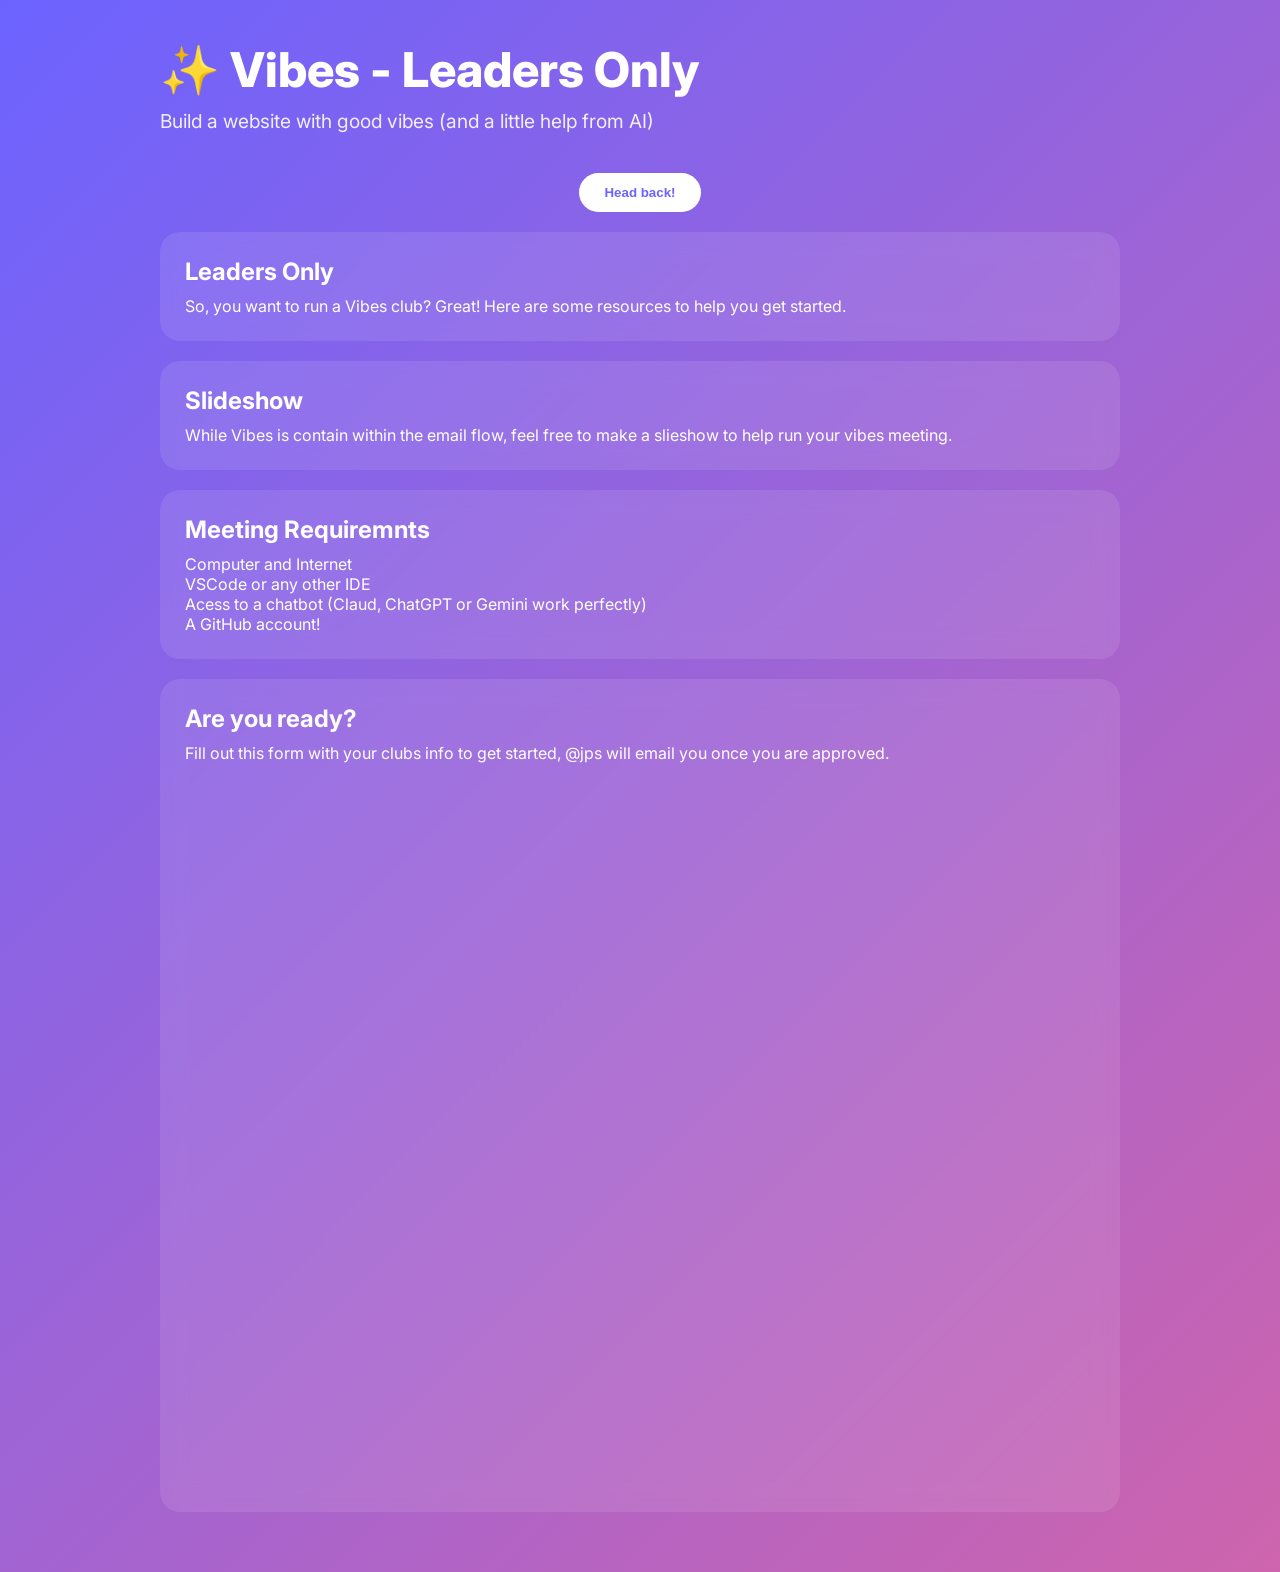
==== leaders.html @ 8cb4c46f "Add  HTML structure, SVG icons, and CSS styles for Vibes project" ====
<!DOCTYPE html>
<html lang="en">
<head>
  <meta charset="UTF-8">
  <meta name="viewport" content="width=device-width, initial-scale=1.0">
  <title>Vibes YSWS</title>
  <link href="https://fonts.googleapis.com/css2?family=Inter:wght@400;600;800&display=swap" rel="stylesheet">
  <link rel="stylesheet" href="styles.css">
</head>
<body>
  <div class="container">
    <h1>✨ Vibes - Leaders Only</h1>
    <p class="subtitle">Build a website with good vibes (and a little help from AI)</p>
    
    <div class="cta">
      <button onclick="window.location.href='./'">Head back!</button>
    </div>

    <br>
      
    <div class="card" id="leaders">
      <h2>Leaders Only</h2>
      <p>
        So, you want to run a Vibes club? Great! Here are some resources to help you get started.
      </p>
    </div>

    <div class="card">
      <h2>Slideshow</h2>
      <p>While Vibes is contain within the email flow, feel free to make a slieshow to help run your vibes meeting.</p>
    </div>

    <div class="card">
      <h2>Meeting Requiremnts</h2>
      <ul>Computer and Internet</ul>
      <ul>VSCode or any other IDE</ul>
      <ul>Acess to a chatbot (Claud, ChatGPT or Gemini work perfectly)</ul>
      <ul>A GitHub account!</ul>
    </div>
    <div class="card">
      <h2>Are you ready?</h2>
      <p>Fill out this form with your clubs info to get started, @jps will email you once you are approved.</p>
      <br>
      <iframe src="https://forms.hackclub.com/vibes-workshop" style="width:100%;height:700px;border:0;border-radius:12px;" loading="lazy" title="Vibes Workshop Form"></iframe>
    </div>
  </body>
</html>
---- styles.css ----
* { margin: 0; padding: 0; box-sizing: border-box; transition: all 0.2s ease;}

html {
    scroll-behavior: smooth;
}

body {
    cursor: url('./cursor.svg') 4 3, auto;
}

a,
button,
input,
select,
textarea,
[role="button"] {
    cursor: url('./cursor-click.svg') 4 3, pointer;
}

body {
    font-family: 'Inter', sans-serif;
    background: linear-gradient(135deg, #6C63FF, #FF6584, #42E2B8);
    background-size: 300% 300%;
    animation: gradientShift 10s ease infinite;
    color: white;
    min-height: 100vh;
}

@keyframes gradientShift {
    0% { background-position: 0% 50%; }
    50% { background-position: 100% 50%; }
    100% { background-position: 0% 50%; }
}

.container {
    max-width: 1000px;
    margin: auto;
    padding: 40px 20px;
}

h1 {
    font-size: 3rem;
    font-weight: 800;
    margin-bottom: 10px;
}

.subtitle {
    font-size: 1.2rem;
    opacity: 0.9;
    margin-bottom: 40px;
}

.card {
    background: rgba(255,255,255,0.1);
    backdrop-filter: blur(12px);
    border-radius: 20px;
    padding: 25px;
    margin-bottom: 20px;
    transition: transform 0.2s ease, box-shadow 0.2s ease;
}

.card:hover {
    transform: translateY(-5px);
    box-shadow: 0 10px 25px rgba(0,0,0,0.2);
}

.card h2 {
    margin-bottom: 10px;
}

.steps {
    display: grid;
    grid-template-columns: repeat(auto-fit, minmax(250px, 1fr));
    gap: 20px;
    margin-top: 30px;
}

.step {
    background: rgba(0,0,0,0.2);
    padding: 20px;
    border-radius: 15px;
}

.step h3 {
    margin-bottom: 8px;
}

.footer {
    text-align: center;
    margin-top: 50px;
    font-size: 0.9rem;
    opacity: 0.8;
}

.cta {
    margin-top: 30px;
    text-align: center;
}

.cta button {
    background: white;
    color: #6C63FF;
    border: none;
    padding: 12px 25px;
    border-radius: 999px;
    font-weight: 600;
    cursor: url('./cursor-click.svg') 4 3, pointer;
    transition: all 0.2s ease;
}

.cta button:hover {
    transform: scale(1.05);
    box-shadow: 0 5px 15px rgba(0,0,0,0.2);
}

.navbar {
    position: fixed;
    top: 20px;
    right: 20px;
    display: flex;
    gap: 10px;
    z-index: 1000;
}

.navbar a {
    background: rgba(255,255,255,0.15);
    backdrop-filter: blur(10px);
    color: white;
    text-decoration: none;
    font-weight: 600;
    width: 40px;
    height: 40px;
    display: flex;
    align-items: center;
    justify-content: center;
    border-radius: 50%;
    transition: all 0.2s ease;
}

.navbar a:hover {
    background: white;
    color: #6C63FF;
    transform: scale(1.1);
}
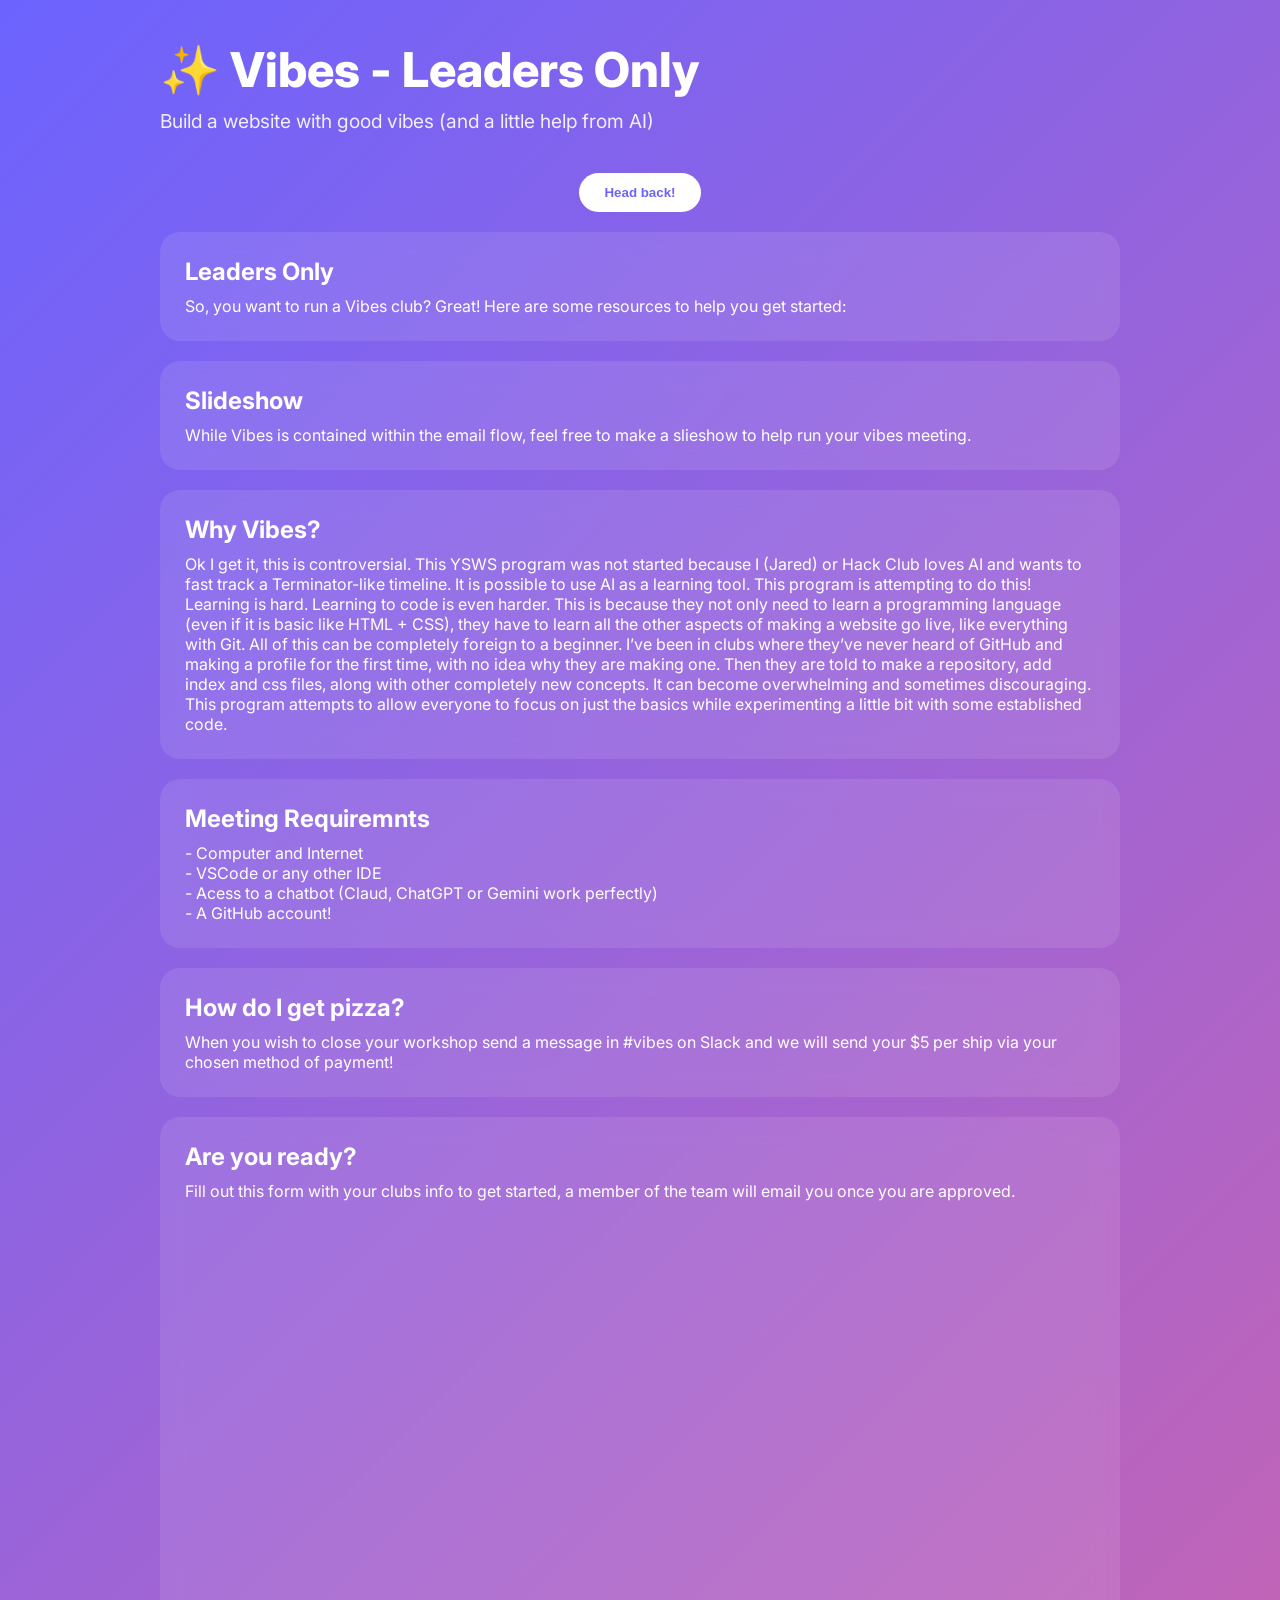
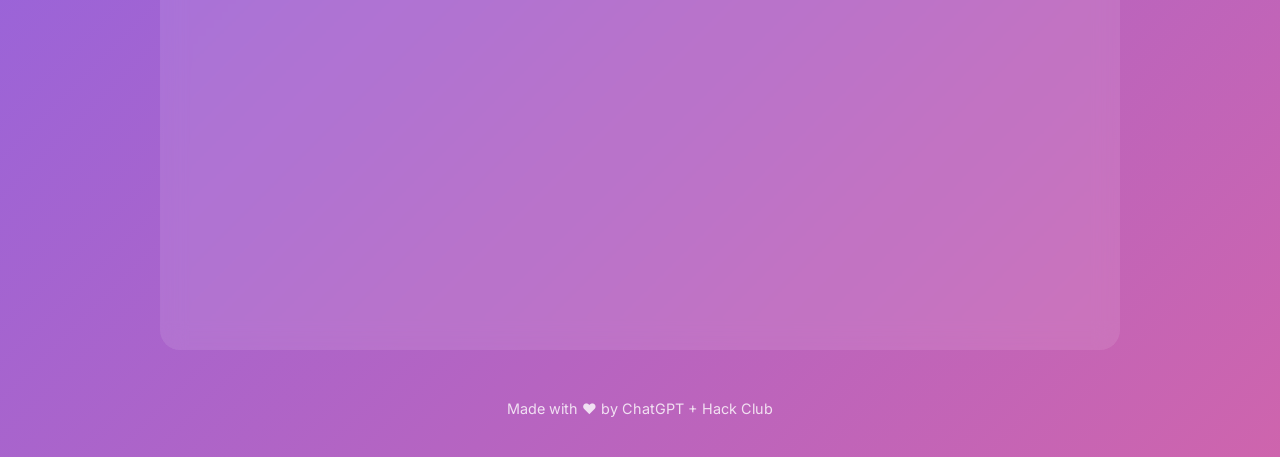
==== commit ebb255c2: "Update links and fix typos in HTML; enhance link styles in CSS" ====
--- a/leaders.html
+++ b/leaders.html
@@ -6,6 +6,7 @@
   <title>Vibes YSWS</title>
   <link href="https://fonts.googleapis.com/css2?family=Inter:wght@400;600;800&display=swap" rel="stylesheet">
   <link rel="stylesheet" href="styles.css">
+  <link rel="icon" type="image/png" href="assets/favicon.png">
 </head>
 <body>
   <div class="container">
@@ -21,27 +22,42 @@
     <div class="card" id="leaders">
       <h2>Leaders Only</h2>
       <p>
-        So, you want to run a Vibes club? Great! Here are some resources to help you get started.
+        So, you want to run a Vibes club? Great! Here are some resources to help you get started: 
       </p>
     </div>
 
     <div class="card">
       <h2>Slideshow</h2>
-      <p>While Vibes is contain within the email flow, feel free to make a slieshow to help run your vibes meeting.</p>
+      <p>While Vibes is contained within the email flow, feel free to make a slieshow to help run your vibes meeting.</p>
+    </div>
+  
+    <div class="card">
+      <h2>Why Vibes?</h2>
+      <p>Ok I get it, this is controversial. This YSWS program was not started because I (Jared) or Hack Club loves AI and wants to fast track a Terminator-like timeline. It is possible to use AI as a learning tool. This program is attempting to do this! Learning is hard. Learning to code is even harder. This is because they not only need to learn a programming language (even if it is basic like HTML + CSS), they have to learn all the other aspects of making a website go live, like everything with Git. All of this can be completely foreign to a beginner. I’ve been in clubs where they’ve never heard of GitHub and making a profile for the first time, with no idea why they are making one. Then they are told to make a repository, add index and css files, along with other completely new concepts. It can become overwhelming and sometimes discouraging. This program attempts to allow everyone to focus on just the basics while experimenting a little bit with some established code. </p>
     </div>
 
     <div class="card">
       <h2>Meeting Requiremnts</h2>
-      <ul>Computer and Internet</ul>
-      <ul>VSCode or any other IDE</ul>
-      <ul>Acess to a chatbot (Claud, ChatGPT or Gemini work perfectly)</ul>
-      <ul>A GitHub account!</ul>
+      <ul>- Computer and Internet</ul>
+      <ul>- VSCode or any other IDE</ul>
+      <ul>- Acess to a chatbot (Claud, ChatGPT or Gemini work perfectly)</ul>
+      <ul>- A GitHub account!</ul>
     </div>
+
+    <div class="card">
+      <h2>How do I get pizza?</h2>
+      <p>When you wish to close your workshop send a message in #vibes on Slack and we will send your $5 per ship via your chosen method of payment!</p>
+    </div>
+
     <div class="card">
       <h2>Are you ready?</h2>
-      <p>Fill out this form with your clubs info to get started, @jps will email you once you are approved.</p>
+      <p>Fill out this form with your clubs info to get started, a member of the team will email you once you are approved.</p>
       <br>
       <iframe src="https://forms.hackclub.com/vibes-workshop" style="width:100%;height:700px;border:0;border-radius:12px;" loading="lazy" title="Vibes Workshop Form"></iframe>
     </div>
+
+    <div class="footer">
+      Made with ❤️ by ChatGPT + Hack Club
+    </div>
   </body>
 </html>
--- a/styles.css
+++ b/styles.css
@@ -5,7 +5,7 @@
 }
 
 body {
-    cursor: url('./cursor.svg') 4 3, auto;
+    cursor: url('assets/cursor.svg') 4 3, auto;
 }
 
 a,
@@ -14,7 +14,7 @@
 select,
 textarea,
 [role="button"] {
-    cursor: url('./cursor-click.svg') 4 3, pointer;
+    cursor: url('assets/cursor-click.svg') 4 3, pointer;
 }
 
 body {
@@ -44,6 +44,13 @@
     margin-bottom: 10px;
 }
 
+a {
+    color: #6C63FF;
+}
+a:hover {
+    color: #3429ff;
+    font-size: 1.5rem;
+}
 .subtitle {
     font-size: 1.2rem;
     opacity: 0.9;
@@ -104,7 +111,7 @@
     padding: 12px 25px;
     border-radius: 999px;
     font-weight: 600;
-    cursor: url('./cursor-click.svg') 4 3, pointer;
+    cursor: url('assets/cursor-click.svg') 4 3, pointer;
     transition: all 0.2s ease;
 }
 
@@ -141,4 +148,4 @@
     background: white;
     color: #6C63FF;
     transform: scale(1.1);
-}+}
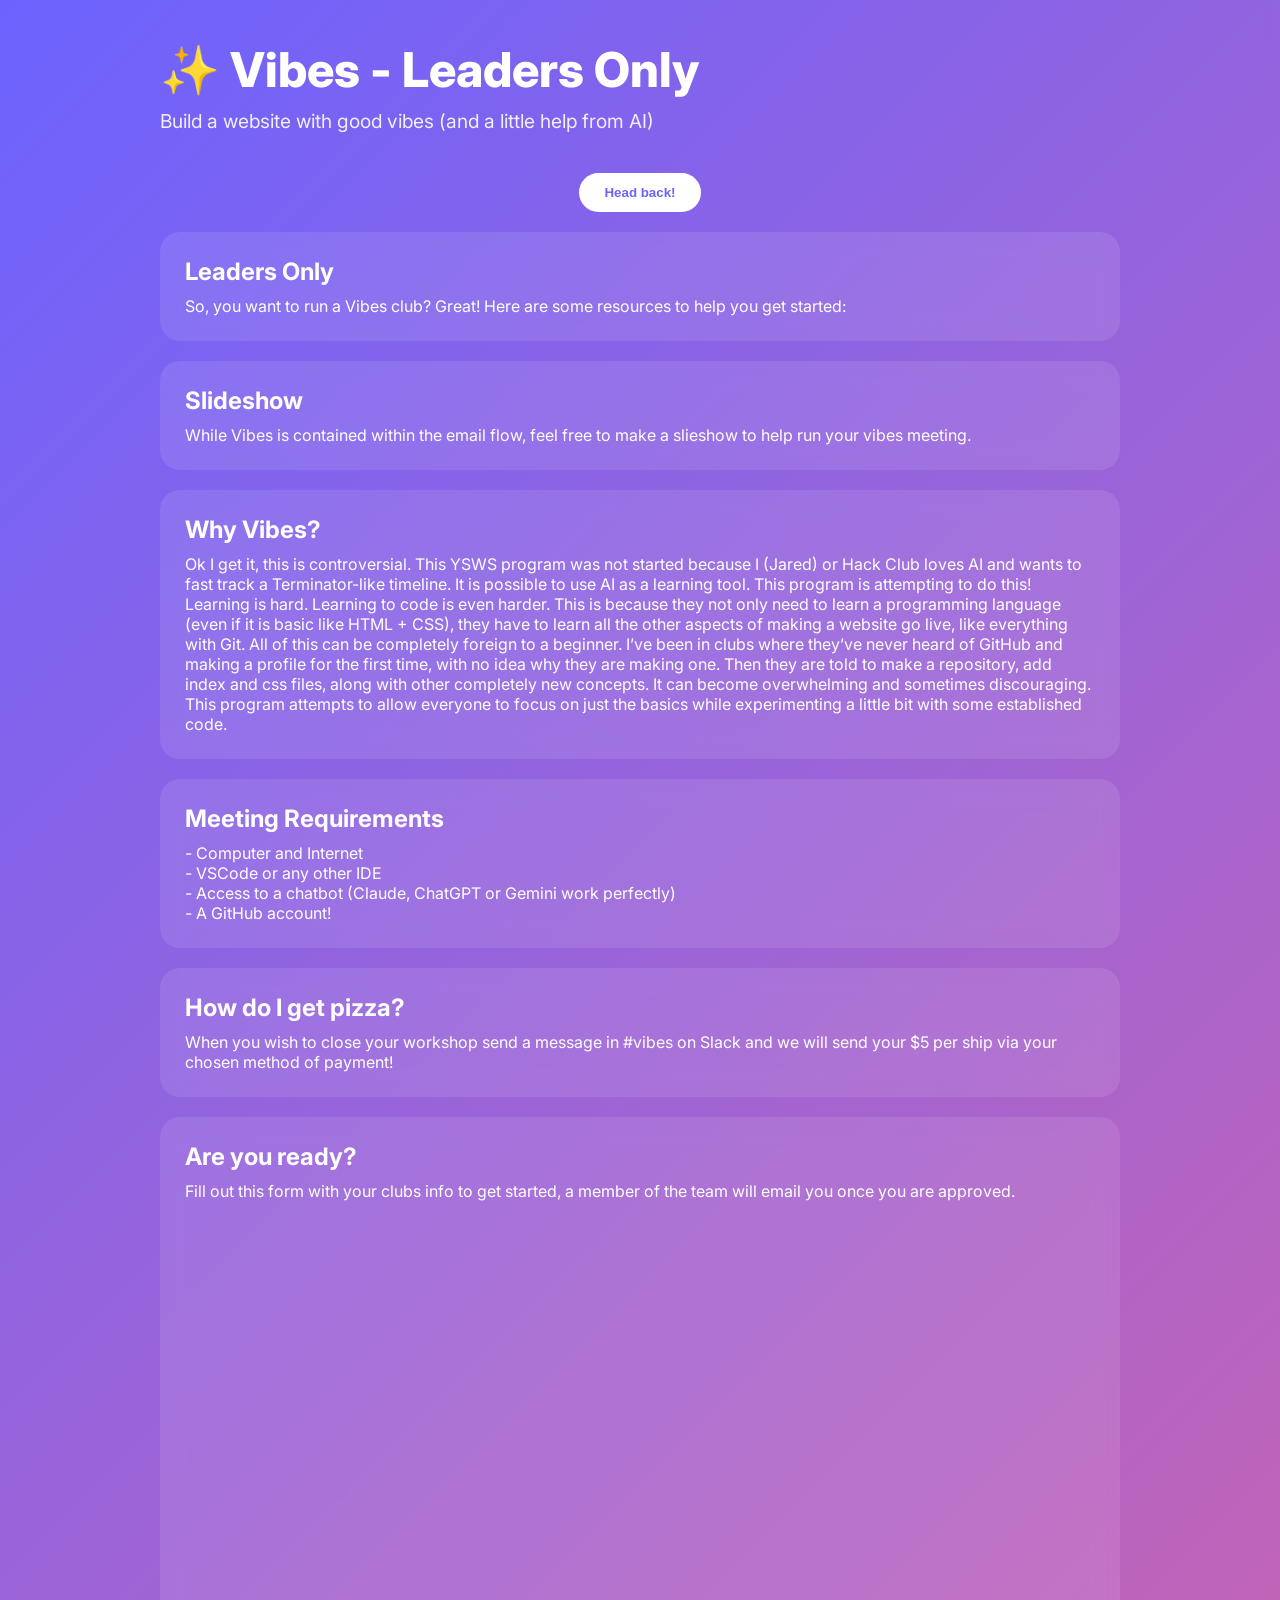
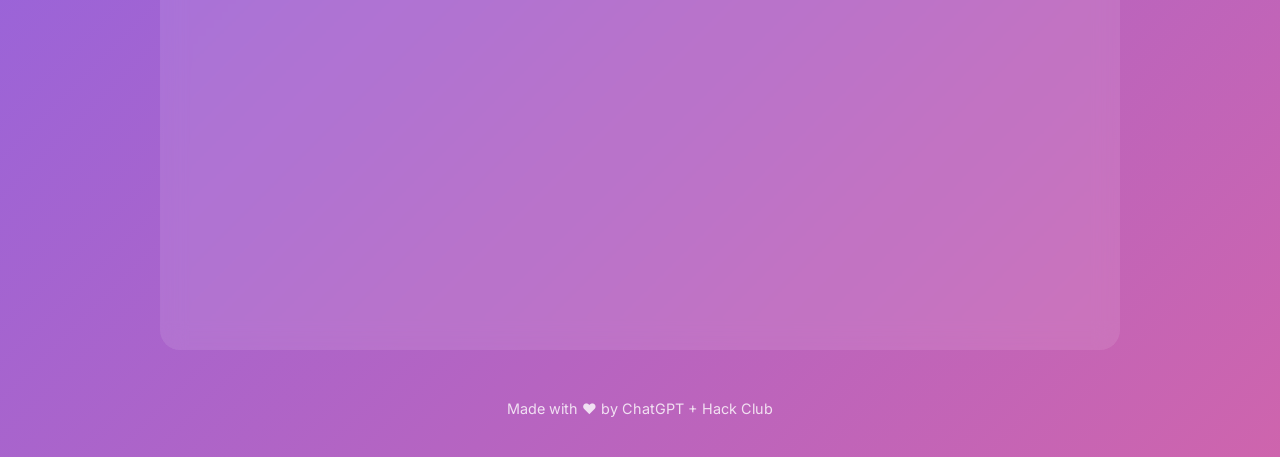
==== commit 6f22c66d: "Fix typos and improve wording in HTML files" ====
--- a/leaders.html
+++ b/leaders.html
@@ -37,10 +37,10 @@
     </div>
 
     <div class="card">
-      <h2>Meeting Requiremnts</h2>
+      <h2>Meeting Requirements</h2>
       <ul>- Computer and Internet</ul>
       <ul>- VSCode or any other IDE</ul>
-      <ul>- Acess to a chatbot (Claud, ChatGPT or Gemini work perfectly)</ul>
+      <ul>- Access to a chatbot (Claude, ChatGPT or Gemini work perfectly)</ul>
       <ul>- A GitHub account!</ul>
     </div>
 
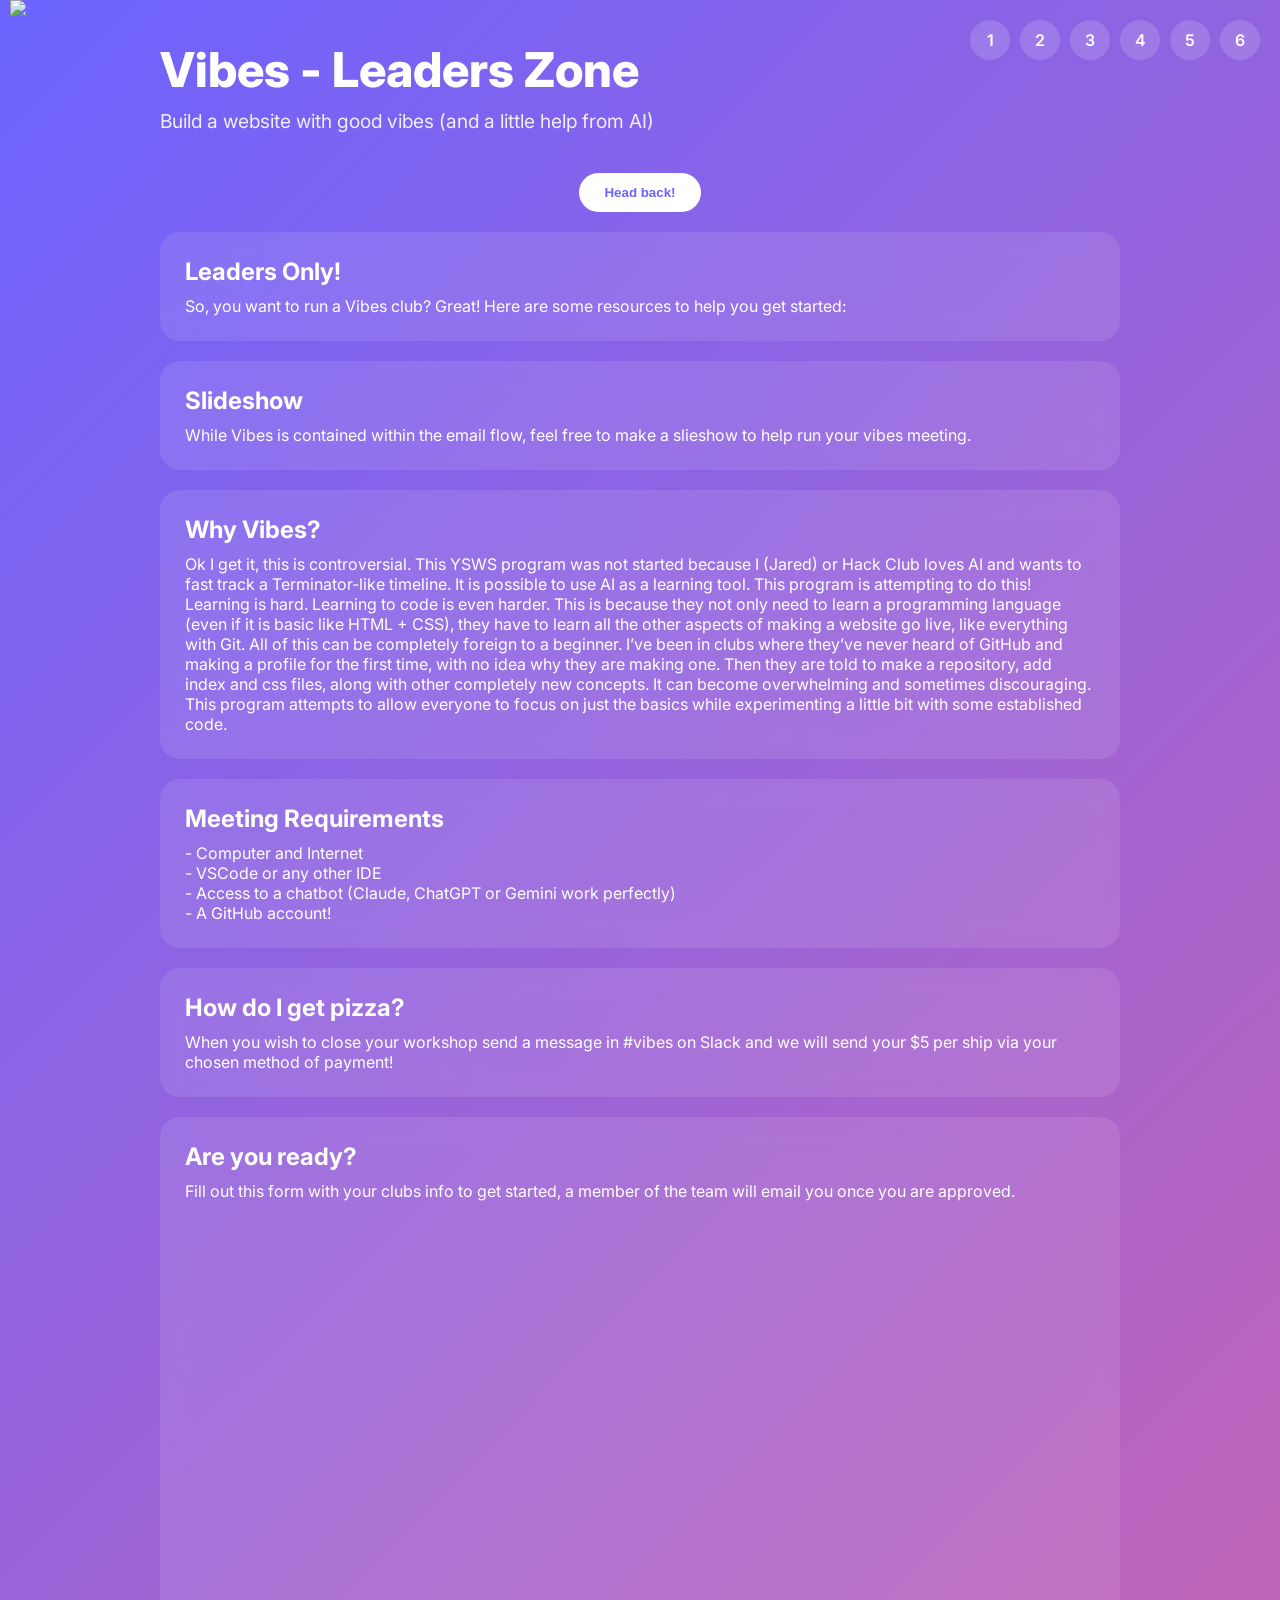
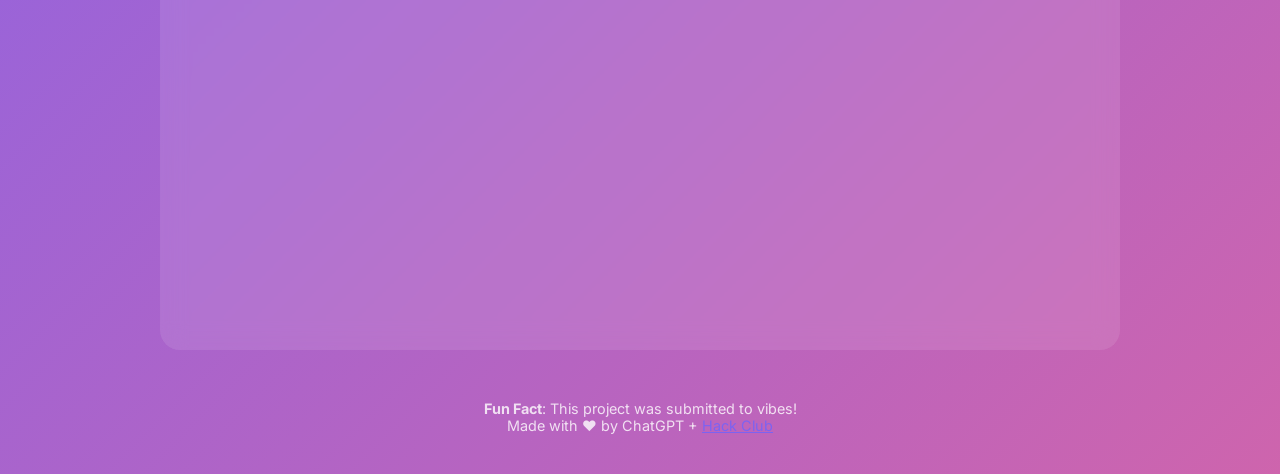
==== commit 3dc1e9fe: "Add banner to index and leaders pages; update footer and navbar styles" ====
--- a/leaders.html
+++ b/leaders.html
@@ -9,8 +9,11 @@
   <link rel="icon" type="image/png" href="assets/favicon.png">
 </head>
 <body>
+
+  <a class="banner" href="https://hackclub.com/"><img style="position: absolute; top: 0; left: 10px; border: 0; width: 128px; z-index: 1000;" src="https://assets.hackclub.com/flag-orpheus-top.svg" alt="Hack Club"/></a>
+
   <div class="container">
-    <h1>✨ Vibes - Leaders Only</h1>
+    <h1>Vibes - Leaders Zone</h1>
     <p class="subtitle">Build a website with good vibes (and a little help from AI)</p>
     
     <div class="cta">
@@ -18,25 +21,34 @@
     </div>
 
     <br>
-      
-    <div class="card" id="leaders">
-      <h2>Leaders Only</h2>
+    
+    <div class="navbar">
+        <a href="#intro">1</a>
+        <a href="#slides">2</a>
+        <a href="#why">3</a>
+        <a href="#req">4</a>
+        <a href="#money">5</a>
+        <a href="#form">6</a>
+    </div>
+
+    <div class="card" id="intro">
+      <h2>Leaders Only!</h2>
       <p>
         So, you want to run a Vibes club? Great! Here are some resources to help you get started: 
       </p>
     </div>
 
-    <div class="card">
+    <div class="card" id="slides">
       <h2>Slideshow</h2>
       <p>While Vibes is contained within the email flow, feel free to make a slieshow to help run your vibes meeting.</p>
     </div>
   
-    <div class="card">
+    <div class="card" id="why">
       <h2>Why Vibes?</h2>
       <p>Ok I get it, this is controversial. This YSWS program was not started because I (Jared) or Hack Club loves AI and wants to fast track a Terminator-like timeline. It is possible to use AI as a learning tool. This program is attempting to do this! Learning is hard. Learning to code is even harder. This is because they not only need to learn a programming language (even if it is basic like HTML + CSS), they have to learn all the other aspects of making a website go live, like everything with Git. All of this can be completely foreign to a beginner. I’ve been in clubs where they’ve never heard of GitHub and making a profile for the first time, with no idea why they are making one. Then they are told to make a repository, add index and css files, along with other completely new concepts. It can become overwhelming and sometimes discouraging. This program attempts to allow everyone to focus on just the basics while experimenting a little bit with some established code. </p>
     </div>
 
-    <div class="card">
+    <div class="card" id="req">
       <h2>Meeting Requirements</h2>
       <ul>- Computer and Internet</ul>
       <ul>- VSCode or any other IDE</ul>
@@ -44,12 +56,12 @@
       <ul>- A GitHub account!</ul>
     </div>
 
-    <div class="card">
+    <div class="card" id="money">
       <h2>How do I get pizza?</h2>
       <p>When you wish to close your workshop send a message in #vibes on Slack and we will send your $5 per ship via your chosen method of payment!</p>
     </div>
 
-    <div class="card">
+    <div class="card" id="form">
       <h2>Are you ready?</h2>
       <p>Fill out this form with your clubs info to get started, a member of the team will email you once you are approved.</p>
       <br>
@@ -57,7 +69,10 @@
     </div>
 
     <div class="footer">
-      Made with ❤️ by ChatGPT + Hack Club
+      <b>Fun Fact</b>: This project was submitted to vibes!
+      <br>
+      Made with ❤️ by ChatGPT + <a href="https://hackclub.com">Hack Club</a>
     </div>
-  </body>
+  </div>
+</body>
 </html>
--- a/styles.css
+++ b/styles.css
@@ -51,6 +51,7 @@
     color: #3429ff;
     font-size: 1.5rem;
 }
+
 .subtitle {
     font-size: 1.2rem;
     opacity: 0.9;
@@ -97,6 +98,10 @@
     margin-top: 50px;
     font-size: 0.9rem;
     opacity: 0.8;
+}
+
+.footer a:hover{
+    font-size: 1.3rem;
 }
 
 .cta {
@@ -149,3 +154,33 @@
     color: #6C63FF;
     transform: scale(1.1);
 }
+
+.banner {
+    top: -30px;
+    left: 10px;
+    z-index: 1001;
+}
+
+.banner img {
+    height: 4em;
+}
+
+.banner:hover img {
+    animation: wave-flag 0.5s linear infinite alternate;
+}
+
+@keyframes wave-flag {
+    0% {
+        transform: rotate(0deg);
+    }
+    100% {
+        transform: rotate(-5deg);
+    }
+}
+
+@media (max-width: 768px) {
+    .banner,
+    .navbar {
+        display: none;
+    }
+}
